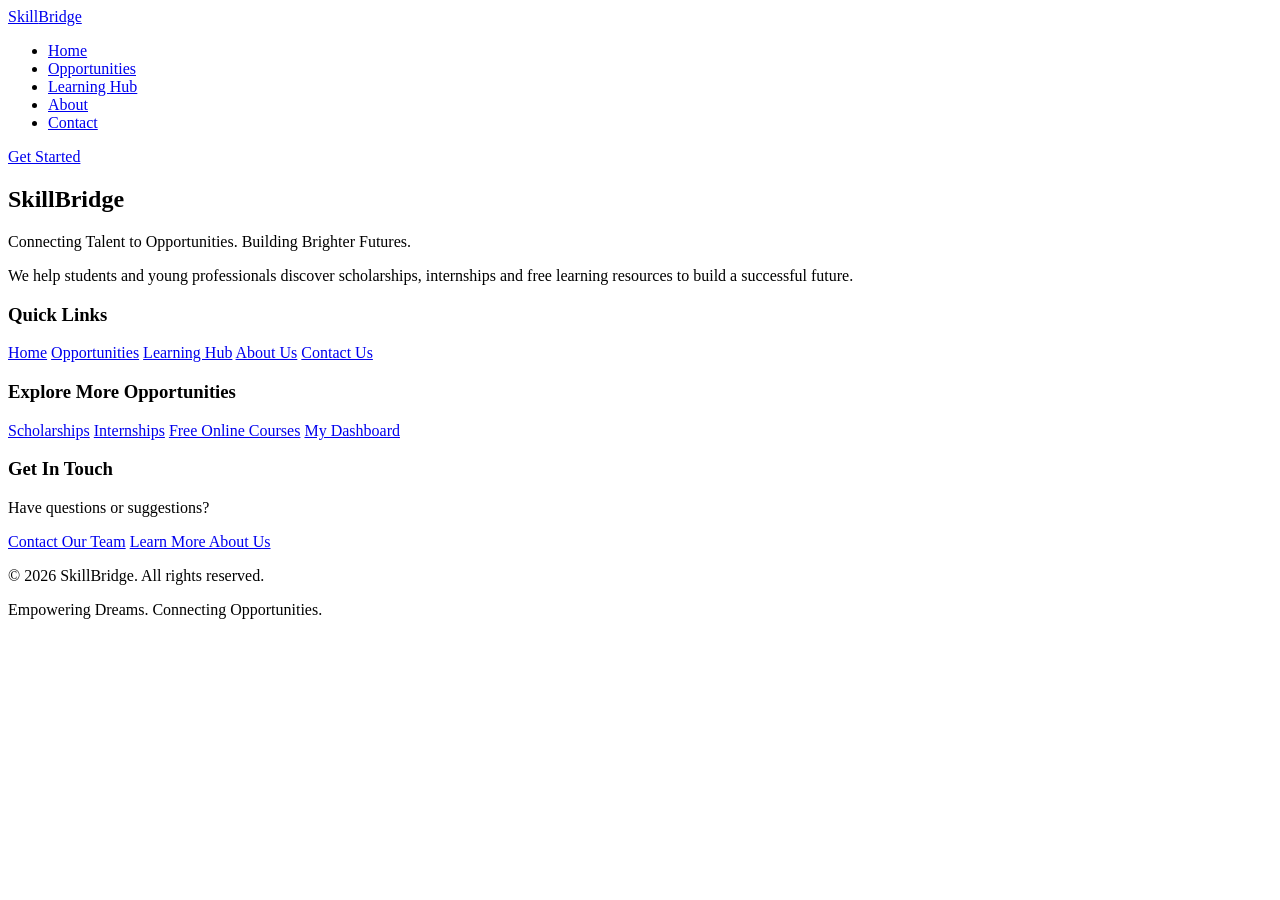
==== about.html @ 32022208 "add style to learning hub page" ====
<!DOCTYPE html>
<html lang="en">
<head>
    <meta charset="UTF-8">
    <meta name="viewport" content="width=device-width, initial-scale=1.0">
    <title>About Us | SkillBridge</title>
    <link rel="stylesheet" href="">
</head>
<body>
   <header> 
        <nav class="navbar">
<div class="logo">
    <a href="index.html">Skill<span>Bridge</span></a>
</div>
<ul class="nav-links">
    <li><a href="index.html">Home</a></li>
    <li><a href="opportunities.html">Opportunities</a></li>
    <li><a href="learning.html">Learning Hub</a></li>
    <li><a href="about.html">About </a></li>
    <li><a href="contact.html">Contact</a></li>

</ul>
<a href="dashboard.html" class="get-started">Get Started</a>

        </nav>
    </header>
    <main>

    </main>
     <footer>
        <div class="footer-content">
            <div class="footer-brand"> 
                <h2>SkillBridge</h2>
                <p>Connecting Talent to Opportunities. Building Brighter Futures.</p>
                <p class="footer-description"> We help students and young professionals discover scholarships, internships and free learning resources to build a successful future.</p>
            </div>
            <div class="footer-links">
                <h3>Quick Links</h3>
                <a href="index.html">Home</a> 
                <a href="opportunities.html">Opportunities</a>
                <a href="learning.html">Learning Hub</a>
                <a href="about.html">About Us</a>
                <a href="contact.html">Contact Us</a>
            
            </div>
            <div class="footer-links">
                <h3>Explore More Opportunities</h3>
                <a href="opportunities.html">Scholarships</a>
                <a href="opportunities.html">Internships</a>
                <a href="learning.html">Free Online Courses</a>              
                <a href="dashboard.html">My Dashboard</a>

            </div>
            <div class="footer-links">
                <h3>Get In Touch</h3>
                <p>Have questions or suggestions?</p>
                <a href="contact.html"> Contact Our Team</a>
                <a href="about.html"> Learn More About Us</a>
            </div>

        </div>
        <div class="footer-bottom">
            <p> &copy; 2026 SkillBridge. All rights reserved.</p>
            <p>Empowering Dreams. Connecting Opportunities.</p>
        </div>
        
    </footer>
    
    
</body>
</html>
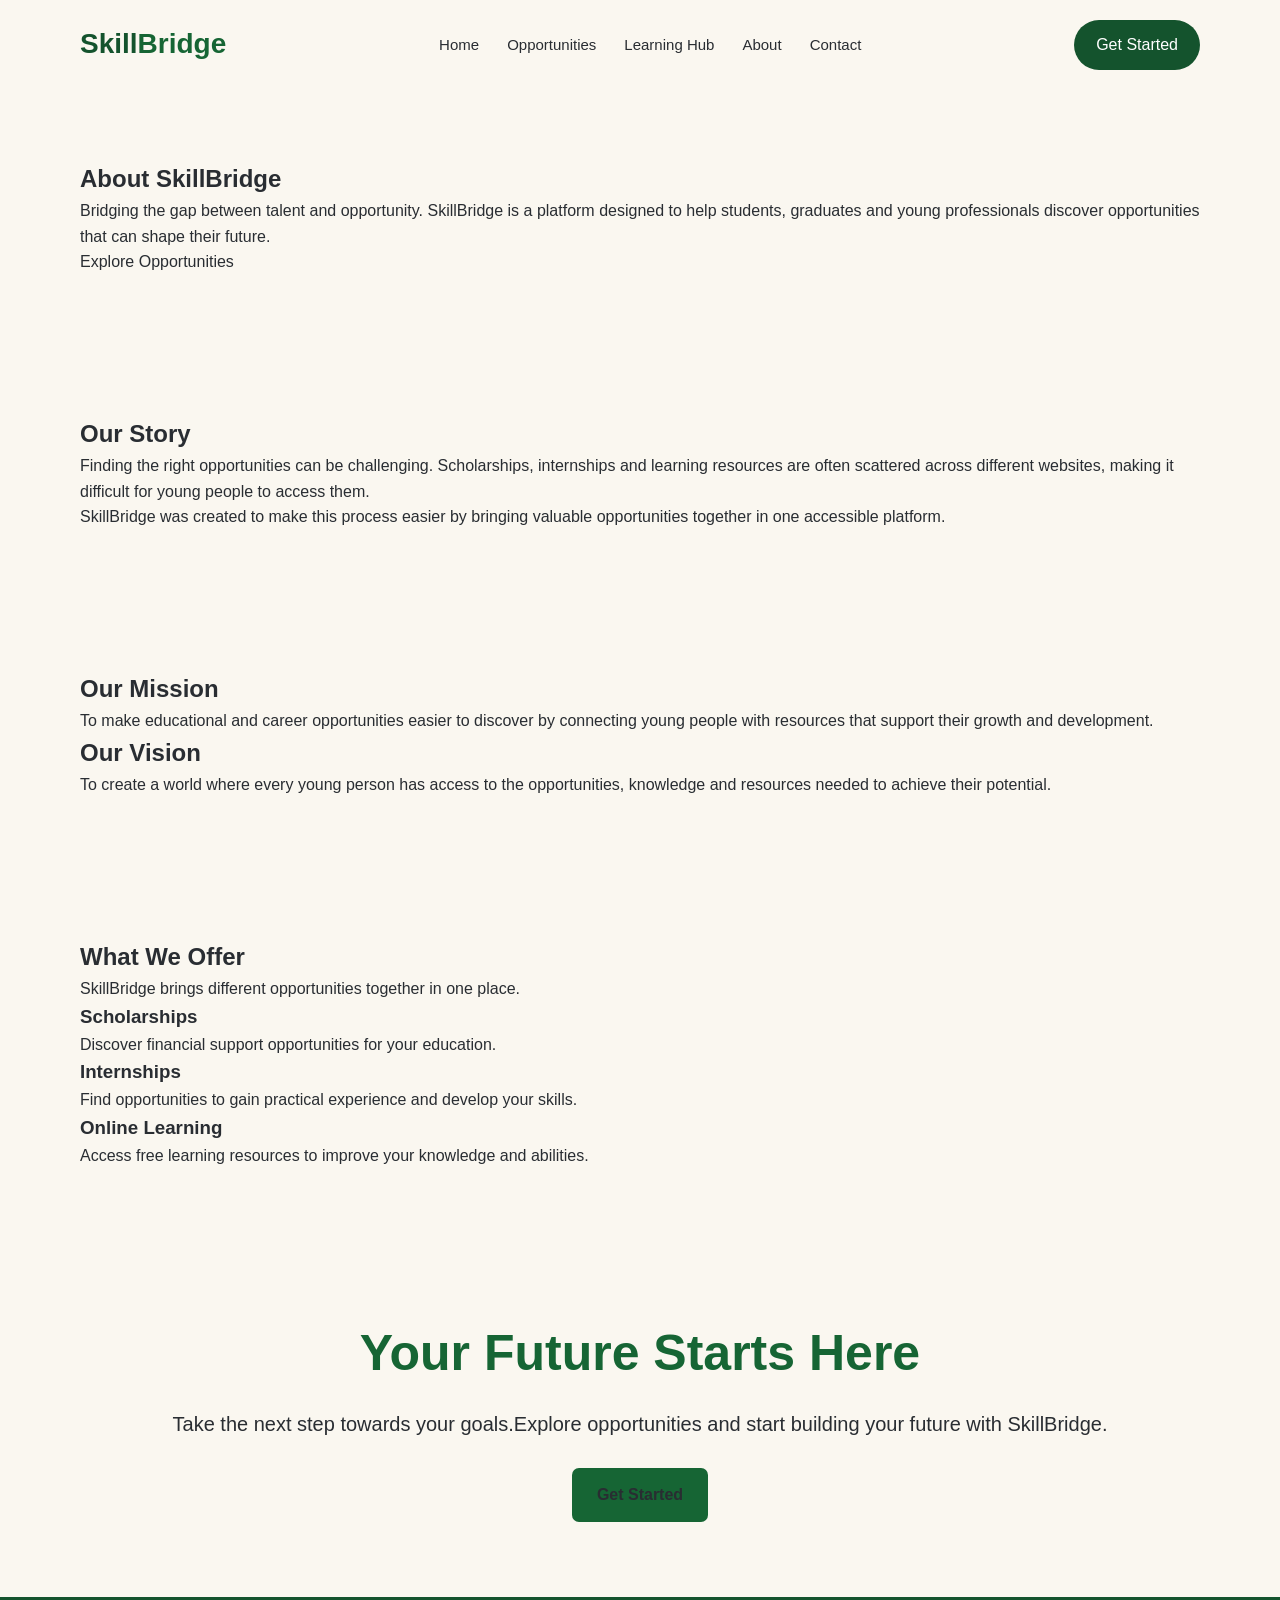
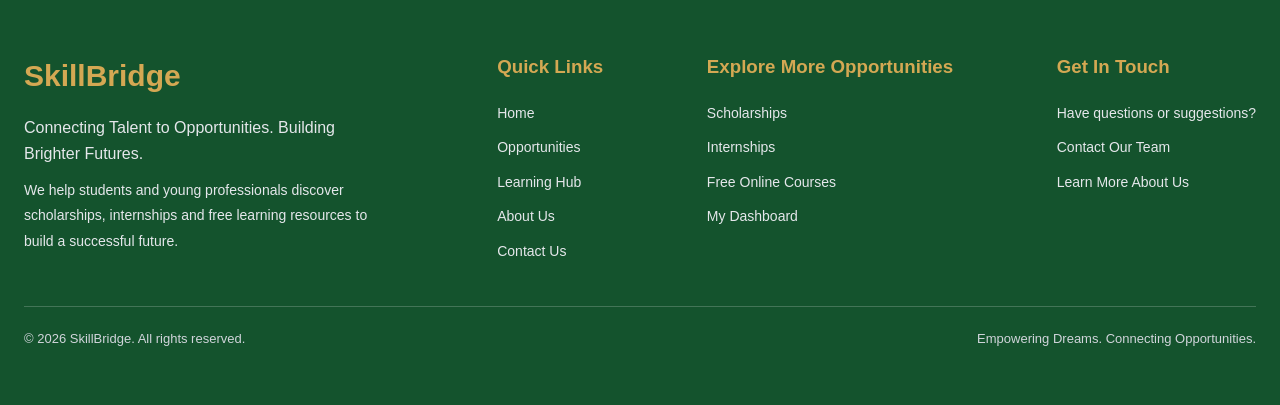
==== commit e6531add: "add the about page  main section" ====
--- a/about.html
+++ b/about.html
@@ -4,7 +4,7 @@
     <meta charset="UTF-8">
     <meta name="viewport" content="width=device-width, initial-scale=1.0">
     <title>About Us | SkillBridge</title>
-    <link rel="stylesheet" href="">
+    <link rel="stylesheet" href="style.css">
 </head>
 <body>
    <header> 
@@ -26,7 +26,77 @@
     </header>
     <main>
 
-    </main>
+<section class="about-hero">
+
+<div class="about-content">
+    <h1>About SkillBridge</h1>
+    <p>Bridging the gap between talent and opportunity. SkillBridge is a platform designed to help students, graduates and young professionals discover opportunities that can shape their future.</p>
+    <a href="opportunities.html" class="btn">Explore Opportunities</a>
+ </div>
+
+    </section>
+
+    <section class="our-story">
+
+     <h2>Our Story</h2>
+    <p>Finding the right opportunities can be challenging. Scholarships, internships and learning resources are often scattered across different websites, making it difficult for young people to access them.</p>
+    <p>SkillBridge was created to make this process easier by bringing valuable opportunities together in one accessible platform.</p>
+
+    </section>
+
+
+    <section class="mission-vision">
+
+        <div class="mission">
+            <h2>Our Mission</h2>
+            <p>To make educational and career opportunities easier to discover by connecting young people with resources that support their growth and development.</p>
+        </div>
+
+        <div class="vision">
+            <h2>Our Vision</h2>
+            <p>To create a world where every young person has access to the opportunities, knowledge and resources needed to achieve their potential.</p>
+        </div>
+
+    </section>
+
+
+<section class="what-we-offer">
+
+ <h2>What We Offer</h2>
+<p>SkillBridge brings different opportunities together in one place.</p>
+
+<div class="offer-list">
+
+    <div class="offer">
+    <h3>Scholarships</h3>
+    <p>Discover financial support opportunities for your education.</p>
+    </div>
+
+    
+   <div class="offer">
+    <h3>Internships</h3>
+    <p>Find opportunities to gain practical experience and develop your skills.</p>
+    </div>
+
+<div class="offer">
+    <h3>Online Learning</h3>
+    <p>Access free learning resources to improve your knowledge and abilities.</p>
+</div>
+</div>
+
+</section>
+
+
+<section class="cta">
+
+    <h2>Your Future Starts Here</h2>
+    <p>Take the next step towards your goals.Explore opportunities and start building your future with SkillBridge.</p>
+    <a href="opportunities.html" class="btn">Get Started</a>
+
+ </section>
+
+</main>    
+
      <footer>
         <div class="footer-content">
             <div class="footer-brand"> 
--- a/style.css
+++ b/style.css
@@ -0,0 +1,1103 @@
+* {
+margin: 0;
+padding: 0;
+box-sizing: border-box;
+}
+
+:root {
+--primary-color: #14532D;
+--secondary-color: #166534;
+--accent-color: #D4A853;
+
+--background-color: #FAF7F0;
+--soft-green: #E8F0E1;
+
+--text-color: #292D32;
+--muted-color:#6B7280;
+
+--border-color:#E5E7EB;
+--border-radius:12px;
+--card-shadow: 0 4px 15px rgba(0, 0, 0, 0.06);
+
+}
+
+body {
+font-family: Arial, sans-serif;
+background-color: var(--background-color);
+color: var(--text-color);
+line-height: 1.6;
+}
+img {
+max-width: 100%;
+display: block;    
+}
+
+a {
+text-decoration: none;
+color: inherit;
+}
+
+section {
+padding: 70px 80px;
+}
+
+
+header {
+background-color: var(--background-color);
+padding: 20px 80px;
+}
+
+.navbar {
+display: flex;
+justify-content: space-between;
+align-items: center;
+}
+
+.logo a {
+font-size: 28px;
+font-weight: bold;
+color: var(--primary-color);
+}
+.logo span{
+color: var(--secondary-color)    
+}
+
+.nav-links {
+display: flex;
+align-items: center;
+list-style: none;
+gap: 28px;
+}
+
+.nav-links a {
+text-decoration: none; 
+color: var(--text-color);
+font-size: 15px;
+font-weight: 500;
+transition: 0.3s;
+}
+
+.nav-links a:hover {
+color: var(--secondary-color);
+}
+
+.get-started {
+ background-color: var(--primary-color);
+color: white;
+padding: 12px 22px;
+border-radius: 30px;
+transition: 0.3s;
+}
+
+.get-started:hover {
+background-color: var(--accent-color);
+color: var(--text-color);
+}
+
+@media  (max-width: 600px ) {
+header {
+padding: 20px 20px;
+}
+
+.navbar {
+flex-direction: column;
+gap: 18px;
+}
+
+.nav-links {
+gap: 15px;
+}
+
+.nav-links a {
+font-size: 13px;
+}
+
+}
+
+.hero {
+min-height: 550px;
+display: flex;
+align-items: center;
+padding: 70px 80px;
+gap: 50px;
+justify-content: space-between;
+}
+
+.hero-content {
+width: 50%;
+}
+
+.hero-tagline {
+color: var(--secondary-color) ;
+font-weight: bold;
+letter-spacing: 2px;
+font-size: 13px;
+margin-bottom: 18px;   
+}
+
+.hero h1 {
+font-size: 58px;
+line-height: 1.15;
+color: var(--primary-color);
+margin-bottom: 20px;
+}
+
+.hero h1 span {
+color: var(--accent-color);
+}
+
+.hero p {
+font-size: 18px;
+color: var(--muted-color);
+margin-bottom: 30px;
+max-width: 550px;
+}
+
+.hero-btn {
+display: flex;
+align-items: center;
+gap: 15px;
+}
+
+.primary-btn {
+background-color: var(--primary-color);
+color: white;
+padding: 14px 25px;
+border-radius: 30px;
+}
+
+.secondary-btn {
+border: 1px solid var(--primary-color);
+color: var(--primary-color);
+padding: 14px 25px;
+border-radius: 30px;
+}
+
+.primary-btn:hover, .secondary-btn:hover {
+background-color: var(--accent-color);
+color: var(--text-color);
+}
+
+.hero-image{
+ width: 50%;   
+}
+
+.hero-image img{
+ width: 100%;
+ height: 390px;
+ object-fit: cover;
+ border-radius: 15px;
+ box-shadow: var(--card-shadow);   
+}
+
+@media (max-width: 600px){
+.hero {
+flex-direction: column;
+padding: 55px 24px;
+text-align: center;
+}
+
+.hero-content,.hero-image {
+width: 100%;
+}
+
+.hero-content h1 {
+font-size: 34px;
+}
+
+.hero-content  p {
+font-size: 15px;
+}
+
+.hero-btn {
+flex-direction: column;
+}
+
+.hero-image img {
+height: 280px;
+}
+}
+
+.categories {
+display: flex;
+justify-content: center;
+padding: 55px 70px;
+gap:22px;
+}
+
+.category {
+background-color: var(--white-color);
+width: 25%;
+padding: 28px 18px;
+text-align: center;
+border-radius: var(--border-radius);
+box-shadow: var(--card-shadow);
+transition: 0.3s ease;
+}
+
+.category:hover {
+transform: translateY(-5px);
+}
+
+.category img {
+width:70px;
+height: 55px;
+object-fit:contain;
+margin: 0 auto 15px;
+}
+
+.category h3 {
+color: var(--primary-color);
+margin-bottom: 5px;
+}
+
+.category p {
+color: var(--muted-color);
+font-size: 14px;
+}
+
+@media (max-width:500px) {
+.categories {
+padding: 20px 24px;
+gap: 10px;
+}
+
+.category {
+width: 100%;
+}
+
+}
+
+.featured {
+padding: 80px 70px;
+}
+
+.section-heading {
+text-align: center;
+margin-bottom: 45px;
+}
+
+.section-heading p{
+color: var(--secondary-color);
+font-size: 13px;
+font-weight: bold;
+letter-spacing: 2px;
+}
+
+.section-heading h2 {
+color: var(--primary-color);
+font-size: 34px;
+margin: 12px 0;
+}
+
+.section-heading .p1{
+color: var(--muted-color);
+}
+
+.opportunities{
+display: flex;
+gap: 35x;
+}
+
+.opportunity-card {
+background-color: var(--white-color);
+width: 33.33%;
+overflow: hidden;
+padding: 2px;
+border-radius: var(--border-radius);
+box-shadow: var(--card-shadow);
+padding-bottom: 25px;
+transition: 0.3s ease;
+}
+
+.opportunity-card:hover {
+transform: translateY(-5px);
+}
+
+.opportunity-card img {
+width: 100%;
+height: 200px;
+object-fit: cover;
+}
+
+.opportunity-card h3 {
+color: var(--primary-color);
+font-size: 19px;
+padding: 18px 18px 5px;
+}
+
+.opportunity-card p {
+color: var(--muted-color);
+padding: 5px 18px 18px;
+font-size: 14px;
+}
+
+.opportunity-card a {
+margin-left: 18px;
+color: var(--primary-color);
+font-weight: bold;
+text-decoration: none;
+}
+
+.opportunity-card a:hover {
+color: var(--secondary-color);
+}
+
+@media (max-width:600px) {
+.featured {
+padding: 55px 24px;
+}
+
+.section-heading h2 {
+font-size: 27px;
+}
+
+.opportunities {
+flex-direction: column;
+}
+
+.opportunity-card {
+width: 100%;
+}
+}
+
+.why-skillbridge {
+background-color: var(--primary-light);
+padding: 80px 70px;
+text-align: center;
+}
+
+.why-skillbridge > p:first-child {
+color: var(--secondary-color);
+font-weight: bold;
+letter-spacing: 2px;
+font-size: 20px;
+}
+
+.why-skillbridge h2 {
+color: var(--primary-color);
+font-size: 32px;
+margin: 15px 0;
+}
+
+.why-skillbridge p {
+color: var(--muted-color);
+max-width: 700px;
+margin: 0 auto 40px;
+}
+
+.benefits {
+display: flex;
+gap: 20px;
+}
+
+.benefit {
+background-color: var(--white-color);
+width: 25%;
+padding: 28px 20px;
+border-radius: var(--border-radius);
+box-shadow: var(--card-shadow);
+}
+
+.benefit h3 {
+color: var(--primary-color);
+margin-bottom: 12px;
+}
+
+.benefit p {
+color: var(--text-color);
+font-size: 14px;
+}
+
+@media (max-width:600px){
+.why-skillbridge {
+padding: 55px 24px;
+}
+
+.why-skillbridge h2 {
+font-size: 26px;
+}
+
+.benefits {
+flex-direction: column;
+}
+
+.benefit {
+width: 100%;
+}
+ 
+}
+
+.learning-preview {
+display: flex;
+align-items: center;
+gap: 55px;
+padding: 85px 70px;
+}
+
+.learning-image {
+width: 50%;
+}
+
+.learning-image img {
+width: 100%;
+height: 340px;
+object-fit: cover;
+border-radius: 15px;
+box-shadow: var(--card-shadow);
+}
+
+.learning-content {
+width: 50%;
+}
+
+.learning-content p{
+color: var(--secondary-color);
+font-weight: bold;
+letter-spacing: 2px;
+font-size: 15px;
+}
+
+.learning-content h2 {
+color: var(--primary-color);
+font-size: 40px;
+margin: 15px 0;
+}
+
+.learning-content .p2{
+color: var(--muted-color);
+margin-bottom: 20px;
+}
+
+.learning-content a {
+display: inline-block;
+background-color: var(--secondary-color);
+color: var(--white-color);
+padding: 13px 22px;
+border-radius: 7px;
+text-decoration: none;
+font-weight: bold;
+}
+
+.learning-content a:hover {
+background-color: var(--accent-color);
+}
+
+@media (max-width:600px){
+.learning-preview {
+flex-direction: column;
+padding: 55px 24px;
+gap: 30px;
+}
+
+.learning-image, .learning-content {
+width: 100%;
+}
+
+.learning-image img {
+height: 270px;
+}
+
+.learning-content h2 {
+font-size: 28px;
+}
+}
+
+.cta {
+text-align: center;
+padding: 75px 70px;
+}
+
+.cta h2 {
+color: var(--secondary-color);
+font-size: 50px;
+margin-bottom: 15px;
+}
+
+.cta p {
+color: var(--text-color);
+margin-bottom: 28px;
+font-size: 20px;
+}
+
+.cta a {
+display: inline-block;
+background-color: var(--secondary-color);
+color: var(--primary-dark);
+padding: 14px 25px;
+border-radius: 7px;
+text-decoration: none;
+font-weight: bold;
+}
+
+.cta a:hover {
+background-color: var(--accent-color);
+}
+
+@media (max-width:600px){
+.cta {
+padding: 55px 24px;
+}
+
+.cta h2 {
+font-size: 27px;
+}
+
+}
+
+footer {
+background-color: var(--primary-color);
+color: var(--white-color);
+padding: 55px 24px;
+}
+
+
+.footer-content {
+display: flex;
+justify-content: space-between;
+gap: 35px;
+margin-bottom: 40px;
+}
+
+.footer-brand {
+width: 30%;
+}
+
+.footer-brand h2 {
+color: var(--accent-color);
+font-size: 30px;
+margin-bottom: 15px;
+}
+
+.footer-brand p {
+color: #E5E7EB;
+margin-bottom: 12px;
+}
+
+.footer-description {
+font-size: 14px;
+line-height: 1.8;
+}
+
+.footer-links {
+display: flex;
+flex-direction: column;
+gap: 12px;
+}
+
+.footer-links h3{
+color: var(--accent-color);
+margin-bottom: 8px;
+}
+
+.footer-links p {
+color: #E5E7EB;
+font-size: 14px;
+}
+
+.footer-links a {
+color: #E5E7EB;
+text-decoration: none;
+font-size: 14px;
+}
+
+.footer-links a:hover {
+color: var(--accent-color);
+}
+
+.footer-bottom {
+display: flex;
+justify-content: space-between;
+align-items: center;
+border-top: 1px solid rgba(255, 255, 255, 0.2);
+padding-top: 22px;
+font-size: 13px;
+color: #D1D5DB;
+}
+
+@media (max-width: 768px) {
+.footer-content {
+ flex-wrap: wrap;
+ }
+
+.footer-brand {
+width: 100%;
+}
+
+.footer-links {
+width: 40%;
+}
+
+.footer-bottom {
+flex-direction: column;
+text-align: center;
+gap: 12px;
+}
+
+}
+
+.opportunities-hero {
+background-color: var(--soft-green);
+padding: 90px 80px;
+text-align: center;
+}
+
+.opportunities-hero-content {
+max-width: 800px;
+margin: 0 auto;
+}
+
+.opportunities-hero h1 {
+color: var(--primary-color);
+font-size: 48px;
+line-height: 1.2;
+margin: 20px 0;
+}
+
+.opportunities-hero h1 span {
+color: var(--accent-color);
+}
+
+.opportunities-hero p {
+color: var(--muted-color);
+font-size: 17px;
+margin-bottom: 25px;
+}
+
+.opportunities-hero .hero-tagline {
+color: var(--secondary-color);
+font-weight: bold;
+letter-spacing: 2px;
+font-size: 13px;
+}
+
+.opportunities-hero .primary-btn {
+display: inline-block;
+}
+
+.opportunity-search {
+text-align: center;
+padding: 60px 70px;
+}
+
+.search-bar {
+display: flex;
+justify-content: center;
+max-width: 650px;
+margin: 25px auto 0;
+gap: 10px;
+}
+
+.search-bar input {
+flex: 1;
+padding: 14px 18px;
+border: 1px solid var(--border-color);
+border-radius: 8px;
+font-size: 15px;
+}
+
+.search-bar button {
+background-color: var(--primary-color);
+color: white;
+border: none;
+padding: 14px 25px;
+border-radius: 8px;
+cursor: pointer;
+}
+
+.opportunity-categories {
+background-color: var(--soft-green);
+}
+
+.category-cards {
+display: grid;
+grid-template-columns: repeat(3, 1fr);
+gap: 25px;
+}
+
+.category-card {
+background-color: var(--white-color);
+padding: 30px 20px;
+text-align: center;
+border-radius: var(--border-radius);
+box-shadow: var(--card-shadow);
+transition: 0.3s ease;
+}
+
+.category-card:hover {
+transform: translateY(-5px);
+}
+
+.category-card img {
+width: 65px;
+height: 65px;
+object-fit: contain;
+margin: 0 auto 15px;
+}
+
+.category-card h3 {
+color: var(--primary-color);
+margin-bottom: 10px;
+}
+
+.category-card p {
+color: var(--muted-color);
+font-size: 14px;
+}
+
+.opportunity-list {
+padding: 70px 70px;
+}
+
+.opportunity-grid {
+display: grid;
+grid-template-columns: repeat(3, 1fr);
+gap: 25px;
+}
+
+.opportunity-card2 {
+width: 100%;
+background-color: var(--white-color);
+padding: 0;
+border-radius: var(--border-radius);
+overflow: hidden;
+box-shadow: var(--card-shadow);
+transition: 0.3s ease;
+}
+
+.opportunity-card2:hover {
+transform: translateY(-5px);
+}
+
+.opportunity-card2 img {
+width: 100%;
+height: 190px;
+object-fit: cover;
+}
+
+.card-content {
+padding: 22px;
+}
+
+.opportunity-card2 h3 {
+color: var(--primary-color);
+font-size: 19px;
+padding: 0;
+margin-bottom: 10px;
+}
+
+.opportunity-card2 p {
+color: var(--muted-color);
+font-size: 14px;
+padding: 0;
+margin-bottom: 18px;
+}
+
+.opportunity-card2 a {
+display: inline-block;
+margin-left: 0;
+color: var(--secondary-color);
+font-weight: bold;
+}
+
+.opportunity-card2 a:hover {
+color: var(--accent-color);
+}
+
+@media (max-width: 768px) {
+.opportunities-hero {
+padding: 65px 24px;
+}
+
+.opportunities-hero h1 {
+font-size: 34px;
+}
+
+.category-cards {
+grid-template-columns: 1fr;
+}
+
+.opportunity-grid {
+grid-template-columns: repeat(2, 1fr);
+}
+
+.opportunity-list {
+padding: 55px 24px;
+}
+
+}
+
+@media (max-width: 500px) {
+.opportunities-hero h1 {
+font-size: 29px;
+}
+
+.search-bar {
+flex-direction: column;
+}
+
+.search-bar button {
+width: 100%;
+}
+
+.opportunity-grid {
+grid-template-columns: 1fr;
+}
+
+}
+
+
+.learning-hero {
+display: flex;
+align-items: center;
+justify-content: space-between;
+gap: 50px;
+padding: 85px 80px;
+background-color: var(--soft-green);
+}
+
+.learning-hero-content {
+width: 50%;
+}
+
+.learning-hero-content .hero-tagline {
+color: var(--secondary-color);
+font-size: 13px;
+font-weight: bold;
+letter-spacing: 2px;
+margin-bottom: 18px;
+}
+
+.learning-hero-content h1 {
+color: var(--primary-color);
+font-size: 48px;
+line-height: 1.2;
+margin-bottom: 20px;
+}
+
+.learning-hero-content h1 span {
+display: block;
+color: var(--accent-color);
+}
+
+.learning-hero-content p {
+color: var(--muted-color);
+font-size: 17px;
+line-height: 1.8;
+margin-bottom: 25px;
+}
+
+.learning-hero-image {
+width: 50%;
+}
+
+.learning-hero-image img {
+width: 100%;
+height: 390px;
+object-fit: cover;
+border-radius: 15px;
+box-shadow: var(--card-shadow);
+}
+
+.learning-categories {
+background-color: var(--background-color);
+padding: 80px 70px;
+}
+
+.learning-category-grid {
+display: grid;
+grid-template-columns: repeat(4, 1fr);
+gap: 22px;
+}
+
+.learning-category-card {
+background-color: var(--soft-green);
+padding: 0 0 25px;
+text-align: center;
+border-radius: var(--border-radius);
+overflow: hidden;
+box-shadow: var(--card-shadow);
+transition: 0.3s ease;
+}
+
+.learning-category-card:hover {
+transform: translateY(-5px);
+}
+
+.learning-category-card img {
+width: 100%;
+height: 170px;
+object-fit: cover;
+}
+
+.learning-category-card h3 {
+color: var(--primary-color);
+font-size: 19px;
+margin: 18px 12px 8px;
+}
+
+.learning-category-card p {
+color: var(--muted-color);
+font-size: 14px;
+padding: 0 15px;
+line-height: 1.7;
+}
+
+.featured-courses {
+background-color: var(--soft-green);
+padding: 80px 70px;
+}
+
+.learning-course-grid {
+display: grid;
+grid-template-columns: repeat(3, 1fr);
+gap: 25px;
+}
+
+.learning-course-card {
+background-color: var(--background-color);
+border-radius: var(--border-radius);
+overflow: hidden;
+box-shadow: var(--card-shadow);
+transition: 0.3s ease;
+}
+
+.learning-course-card:hover {
+transform: translateY(-5px);
+}
+
+.learning-course-card img {
+width: 100%;
+height: 200px;
+object-fit: cover;
+}
+
+.course-content {
+padding: 22px;
+}
+
+.course-content h3 {
+color: var(--primary-color);
+font-size: 19px;
+margin-bottom: 12px;
+}
+
+.course-content p {
+color: var(--muted-color);
+font-size: 14px;
+line-height: 1.8;
+margin-bottom: 18px;
+}
+
+.course-content a {
+color: var(--secondary-color);
+font-weight: bold;
+text-decoration: none;
+display: inline-block;
+}
+
+.course-content a:hover {
+color: var(--accent-color);
+}
+
+.learning-platforms {
+background-color: var(--background-color);
+padding: 80px 70px;
+}
+
+.platform-grid {
+display: grid;
+grid-template-columns: repeat(2, 1fr);
+gap: 25px;
+}
+
+.platform-card {
+background-color: var(--soft-green);
+padding: 30px;
+border-left: 4px solid var(--accent-color);
+border-radius: var(--border-radius);
+box-shadow: var(--card-shadow);
+transition: 0.3s ease;
+}
+
+.platform-card:hover {
+transform: translateY(-5px);
+}
+
+.platform-card h3 {
+color: var(--primary-color);
+font-size: 21px;
+margin-bottom: 12px;
+}
+
+.platform-card p {
+color: var(--muted-color);
+font-size: 15px;
+line-height: 1.8;
+}
+
+.platform-card a {
+display: inline-block;
+background-color: var(--secondary-color);
+color: white;
+padding: 12px 22px;
+border-radius: 7px;
+text-decoration: none;
+font-weight: bold;
+margin-top: 18px;
+transition: 0.3s ease;
+}
+
+.platform-card a:hover {
+background-color: var(--accent-color);
+color: var(--text-color);
+}
+
+@media (max-width: 900px) {
+.learning-category-grid {
+grid-template-columns: repeat(2, 1fr);
+}
+
+.learning-course-grid {
+grid-template-columns: repeat(2, 1fr);
+}
+
+.learning-hero {
+gap: 30px;
+padding: 65px 40px;
+}
+
+}
+
+@media (max-width: 600px) {
+.learning-hero {
+flex-direction: column;
+padding: 55px 24px;
+text-align: center;
+}
+
+.learning-hero-content, .learning-hero-image {
+width: 100%;
+}
+
+.learning-hero-content h1 {
+font-size: 34px;
+}
+
+.learning-hero-content p {
+ font-size: 15px;
+}
+
+.learning-hero-image img {
+height: 270px;
+}
+
+.learning-category-grid, .learning-course-grid, .platform-grid {
+grid-template-columns: 1fr;
+}
+
+.learning-categories, .featured-courses, .learning-platforms {
+padding: 55px 24px;
+}
+
+}
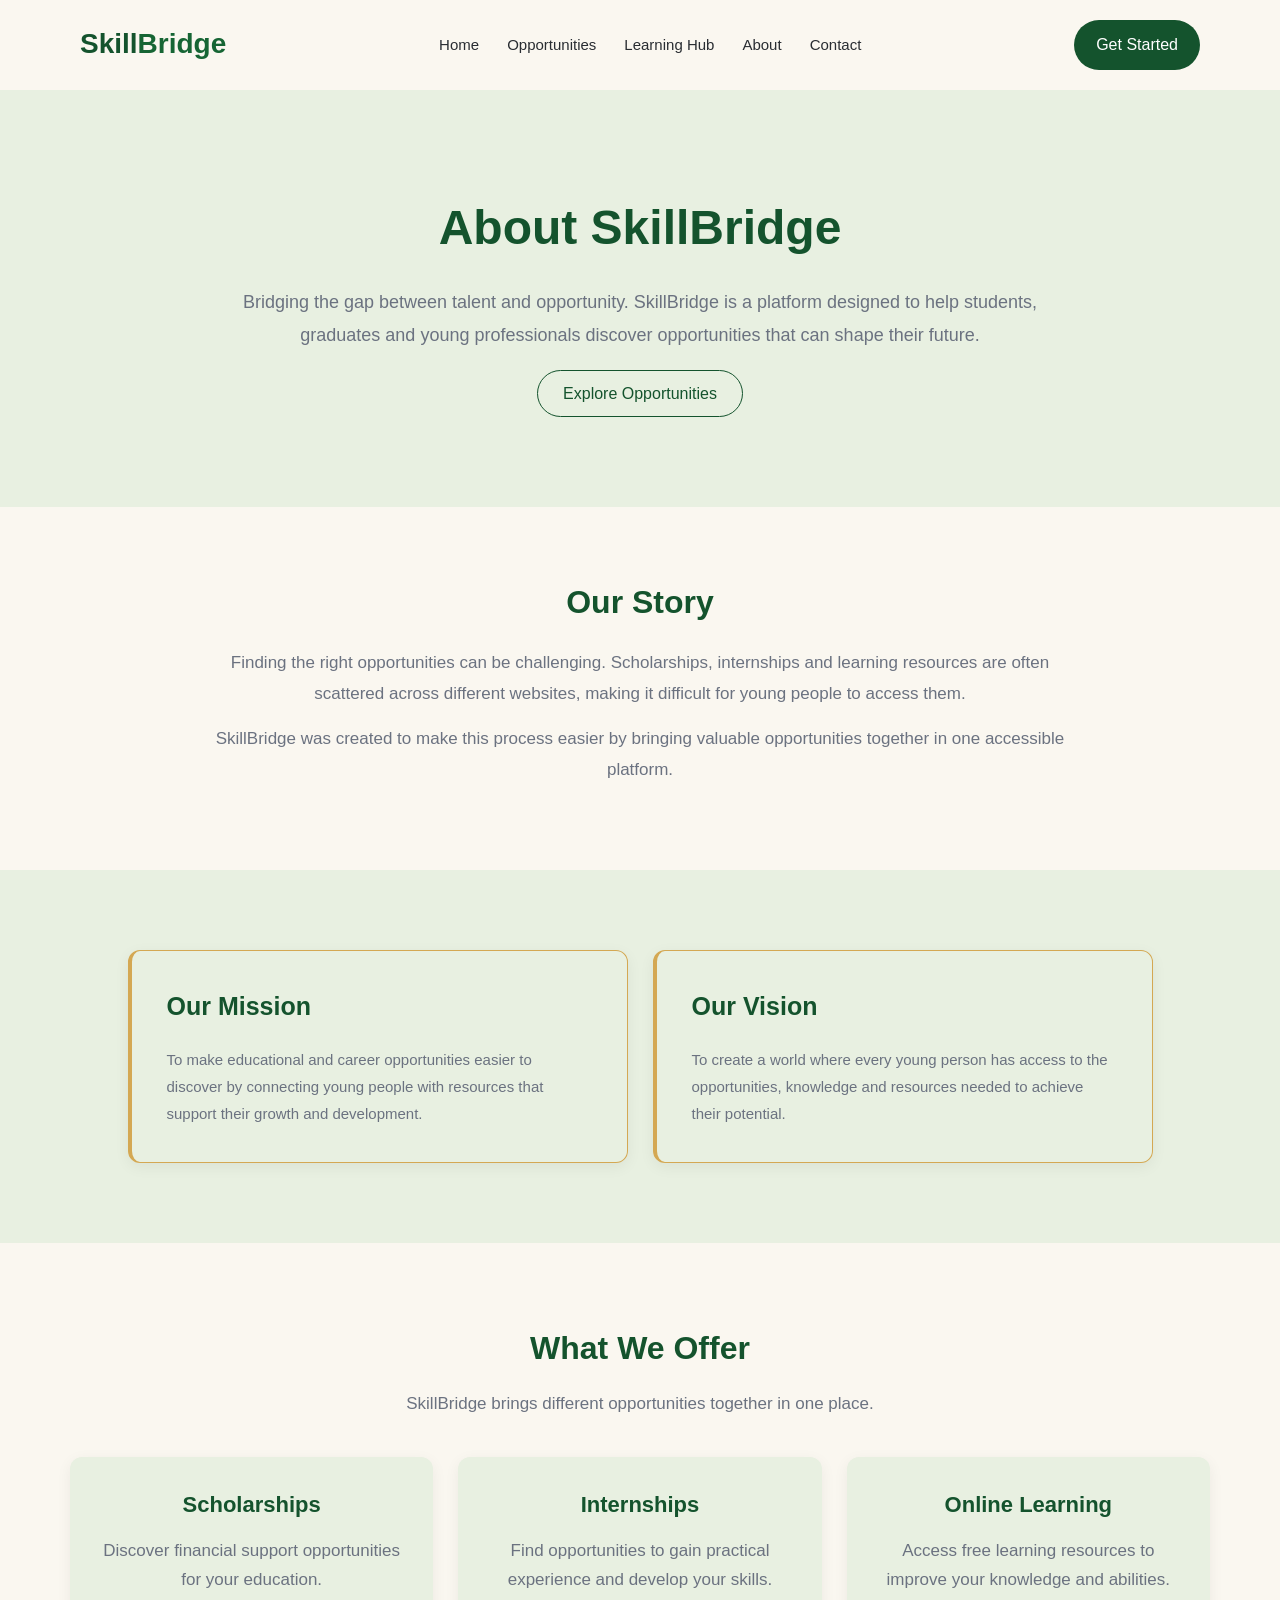
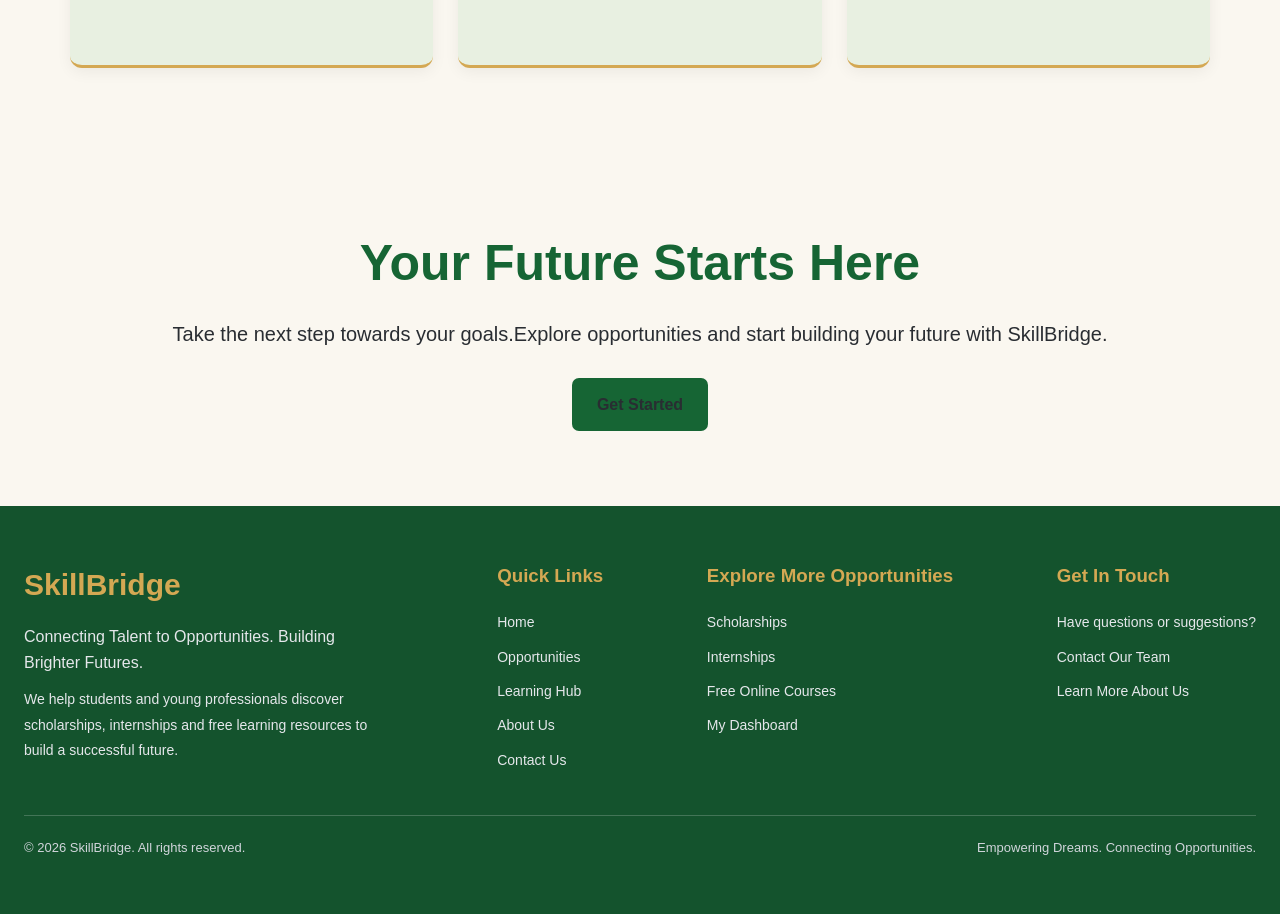
==== commit cfa8b64a: "add  style to about page" ====
--- a/about.html
+++ b/about.html
@@ -31,7 +31,7 @@
 <div class="about-content">
     <h1>About SkillBridge</h1>
     <p>Bridging the gap between talent and opportunity. SkillBridge is a platform designed to help students, graduates and young professionals discover opportunities that can shape their future.</p>
-    <a href="opportunities.html" class="btn">Explore Opportunities</a>
+    <a href="opportunities.html" class="secondary-btn">Explore Opportunities</a>
  </div>
 
     </section>
@@ -91,7 +91,7 @@
 
     <h2>Your Future Starts Here</h2>
     <p>Take the next step towards your goals.Explore opportunities and start building your future with SkillBridge.</p>
-    <a href="opportunities.html" class="btn">Get Started</a>
+    <a href="opportunities.html" class="primary-btn">Get Started</a>
 
  </section>
 
--- a/style.css
+++ b/style.css
@@ -1100,4 +1100,143 @@
 padding: 55px 24px;
 }
 
+}
+
+
+.about-hero {
+background-color: var(--soft-green);
+padding: 100px 8%;
+text-align: center;
+}
+
+.about-content {
+max-width: 800px;
+margin: 0 auto;
+}
+
+.about-content h1 {
+font-size: 48px;
+color: var(--primary-color);
+margin-bottom: 20px;
+}
+
+.about-content p {
+font-size: 18px;
+color: var(--muted-color);
+line-height: 1.8;
+margin-bottom: 30px;
+}
+
+.our-story {
+background-color: var(--background-color);
+padding: 70px 8%;
+text-align: center;
+}
+
+.our-story h2 {
+font-size: 32px;
+color: var(--primary-color);
+margin-bottom: 20px;
+}
+
+.our-story p {
+max-width: 850px;
+margin: 15px auto;
+font-size: 17px;
+line-height: 1.8;
+color: var(--muted-color);
+}
+
+.mission-vision {
+background-color: var(--soft-green);
+padding: 80px 70px;
+display: flex;
+gap: 25px;
+justify-content: center;
+}
+
+.mission,.vision {
+flex: 1;
+max-width: 500px;
+padding: 35px;
+border: 1px solid var(--accent-color);
+border-radius: var(--border-radius);
+border-left: 4px solid var(--accent-color);
+box-shadow: var(--card-shadow);
+}
+
+.mission h2, .vision h2 {
+color: var(--primary-color);
+font-size: 25px;
+margin-bottom: 20px;
+}
+
+.mission p, .vision p {
+color: var(--muted-color);
+font-size: 15px;
+line-height: 1.8;
+}
+
+.what-we-offer {
+background-color: var(--background-color);
+padding: 80px 70px;
+text-align: center;
+}
+
+.what-we-offer h2 {
+color:var(--primary-color);
+font-size: 32px;
+margin-bottom: 15px;
+}
+
+.what-we-offer  p{
+color: var(--muted-color);
+font-size: 17px;
+margin-bottom: 40px;
+}
+
+.offer-list {
+display: flex;
+justify-content: center;
+gap: 25px;
+}
+
+.offer {
+flex: 1;
+padding: 30px;
+border-bottom: 3px solid var(--accent-color) ;
+border-radius: 12px;
+background-color: var(--soft-green);
+box-shadow: var(--card-shadow);
+transition: 0.3s ease;
+}
+.offer:hover {
+transform: translateY(-5px);
+}
+
+.offer h3 {
+color: var(--primary-color);
+font-size: 22px;
+margin-bottom: 15px;
+}
+
+.offer p {
+color: var(--muted-color);
+line-height: 1.7;
+}
+
+@media (max-width: 768px) {
+
+.mission-vision, .offer-list {
+flex-direction: column;
+}
+
+.about-content h1 {
+font-size: 36px;
+}
+
+.about-hero, .our-story, .mission-vision, .what-we-offer{
+padding: 50px 6%;
+}
+
 }
